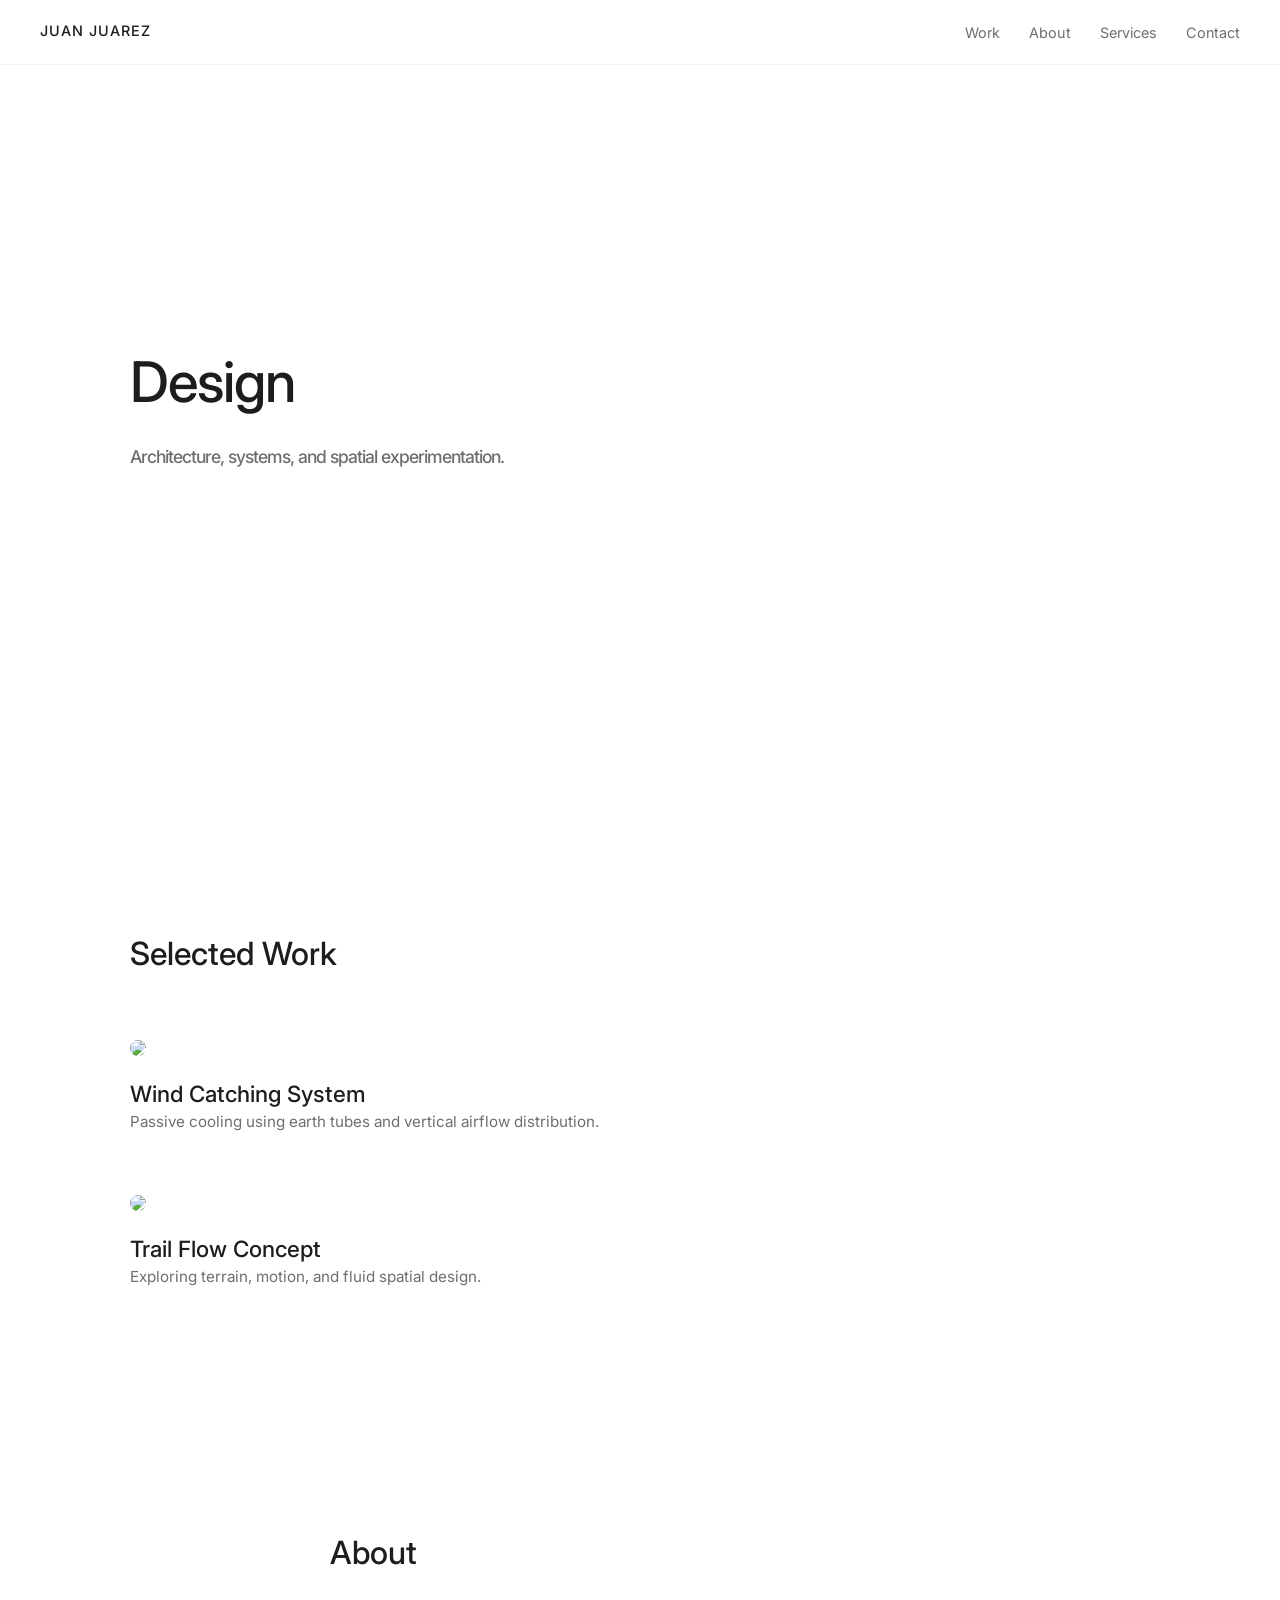
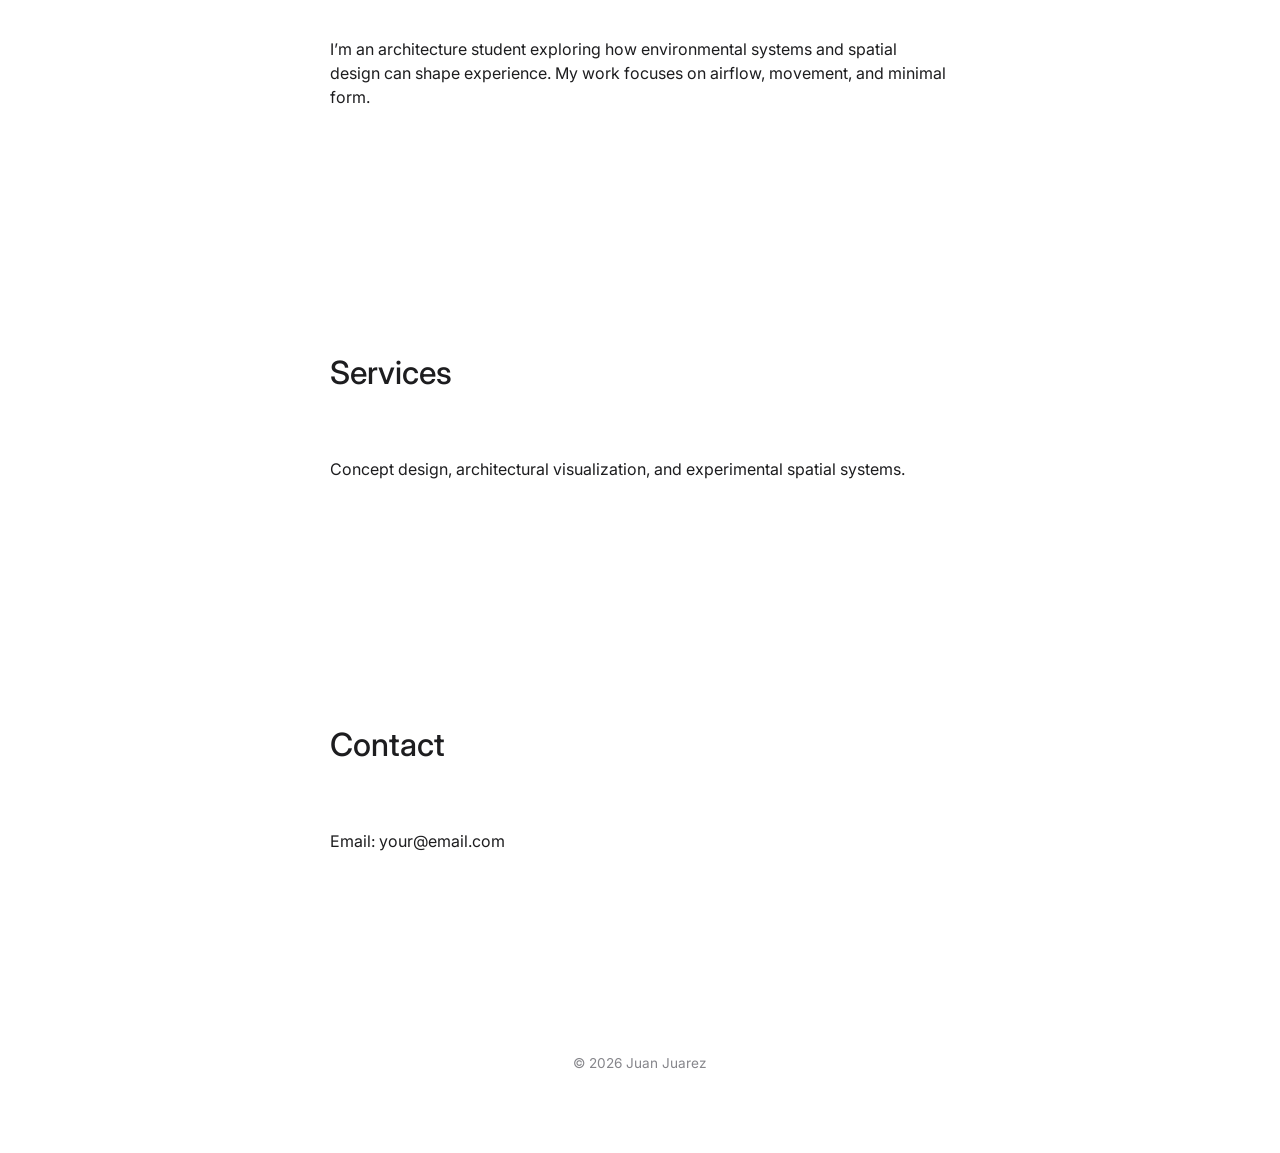
==== Index.html @ 89ab4036 "Add files via upload" ====
<!DOCTYPE html>
<html lang="en">
<head>
<meta charset="UTF-8">
<meta name="viewport" content="width=device-width, initial-scale=1.0">
<title>Juan Juarez</title>

<!-- Google Font (Apple-ish clean) -->
<link href="https://fonts.googleapis.com/css2?family=Inter:wght@300;400;500;600&display=swap" rel="stylesheet">

<style>
  * {
    margin: 0;
    padding: 0;
    box-sizing: border-box;
  }

  body {
    font-family: 'Inter', sans-serif;
    background: #fff;
    color: #1d1d1f;
    line-height: 1.5;
    -webkit-font-smoothing: antialiased;
  }

  header {
    position: fixed;
    width: 100%;
    padding: 20px 40px;
    display: flex;
    justify-content: space-between;
    background: rgba(255,255,255,0.8);
    backdrop-filter: blur(10px);
    border-bottom: 1px solid rgba(0,0,0,0.05);
    z-index: 1000;
  }

  header h1 {
    font-size: 0.9rem;
    font-weight: 500;
    letter-spacing: 1px;
  }

  nav a {
    margin-left: 25px;
    text-decoration: none;
    color: #6e6e73;
    font-size: 0.9rem;
    transition: 0.3s;
  }

  nav a:hover {
    color: #000;
  }

  section {
    padding: 120px 40px;
    max-width: 1100px;
    margin: auto;
  }

  .hero {
    height: 90vh;
    display: flex;
    align-items: center;
  }

  .hero h2 {
    font-size: 3.5rem;
    font-weight: 500;
    letter-spacing: -1px;
    max-width: 700px;
  }

  .hero p {
    margin-top: 20px;
    color: #6e6e73;
    font-size: 1.1rem;
  }

  .projects {
    display: grid;
    gap: 60px;
  }

  .project {
    cursor: pointer;
  }

  .project img {
    width: 100%;
    border-radius: 12px;
    transition: transform 0.6s ease;
  }

  .project:hover img {
    transform: scale(1.03);
  }

  .project h3 {
    margin-top: 15px;
    font-size: 1.4rem;
    font-weight: 500;
  }

  .project p {
    color: #6e6e73;
    font-size: 0.95rem;
  }

  .section-title {
    font-size: 2rem;
    margin-bottom: 60px;
    font-weight: 500;
  }

  .about, .services, .contact {
    max-width: 700px;
  }

  footer {
    text-align: center;
    padding: 80px 20px;
    color: #86868b;
    font-size: 0.85rem;
  }

  /* Scroll animation */
  .fade {
    opacity: 0;
    transform: translateY(40px);
    transition: all 1s ease;
  }

  .fade.visible {
    opacity: 1;
    transform: translateY(0);
  }

</style>
</head>

<body>

<header>
  <h1>JUAN JUAREZ</h1>
  <nav>
    <a href="#work">Work</a>
    <a href="#about">About</a>
    <a href="#services">Services</a>
    <a href="#contact">Contact</a>
  </nav>
</header>

<section class="hero fade">
  <div>
    <h2>Design
    <p>Architecture, systems, and spatial experimentation.</p>
  </div>
</section>

<section id="work" class="fade">
  <h2 class="section-title">Selected Work</h2>

  <div class="projects">

    <div class="project">
      <img src="https://via.placeholder.com/1200x700">
      <h3>Wind Catching System</h3>
      <p>Passive cooling using earth tubes and vertical airflow distribution.</p>
    </div>

    <div class="project">
      <img src="https://via.placeholder.com/1200x700">
      <h3>Trail Flow Concept</h3>
      <p>Exploring terrain, motion, and fluid spatial design.</p>
    </div>

  </div>
</section>

<section id="about" class="fade about">
  <h2 class="section-title">About</h2>
  <p>I’m an architecture student exploring how environmental systems and spatial design can shape experience. My work focuses on airflow, movement, and minimal form.</p>
</section>

<section id="services" class="fade services">
  <h2 class="section-title">Services</h2>
  <p>Concept design, architectural visualization, and experimental spatial systems.</p>
</section>

<section id="contact" class="fade contact">
  <h2 class="section-title">Contact</h2>
  <p>Email: your@email.com</p>
</section>

<footer>
  <p>© 2026 Juan Juarez</p>
</footer>

<script>
  const faders = document.querySelectorAll('.fade');

  const observer = new IntersectionObserver(entries => {
    entries.forEach(entry => {
      if(entry.isIntersecting){
        entry.target.classList.add('visible');
      }
    });
  }, { threshold: 0.15 });

  faders.forEach(el => observer.observe(el));
</script>

</body>
</html>
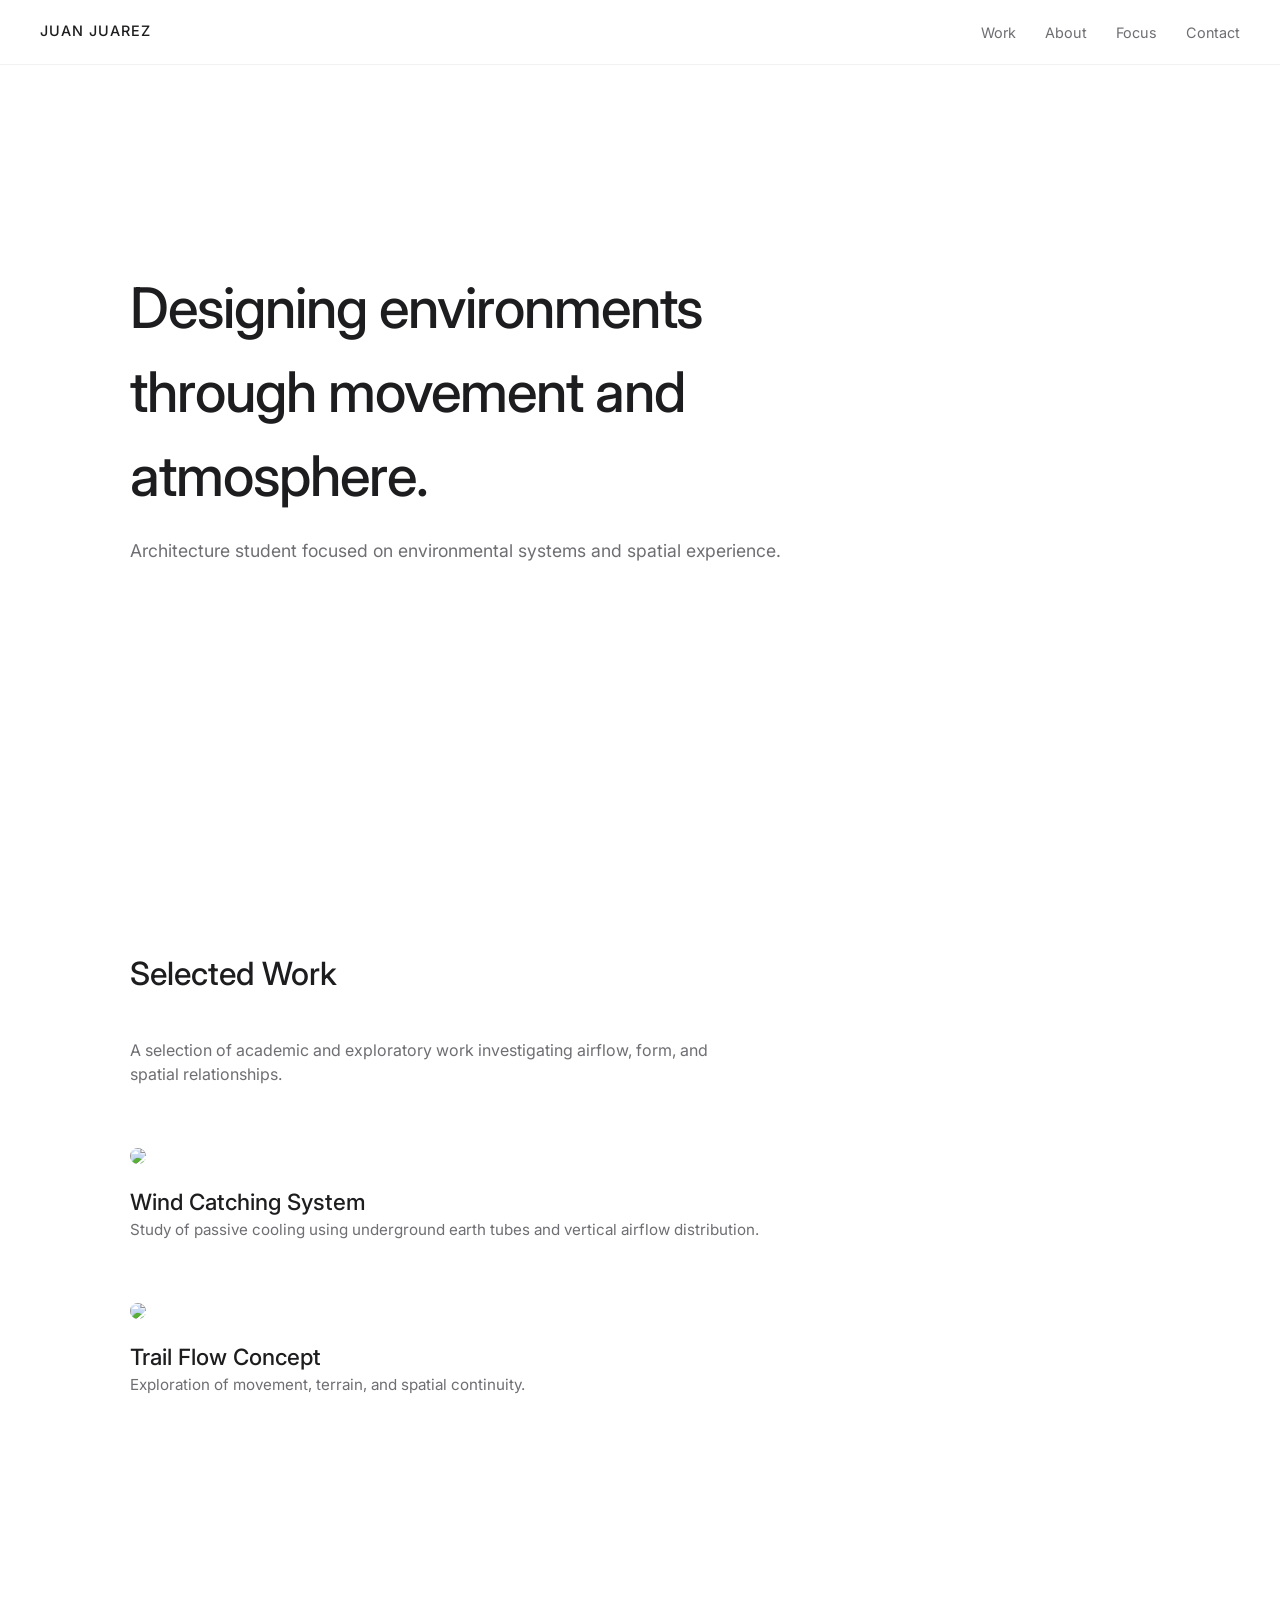
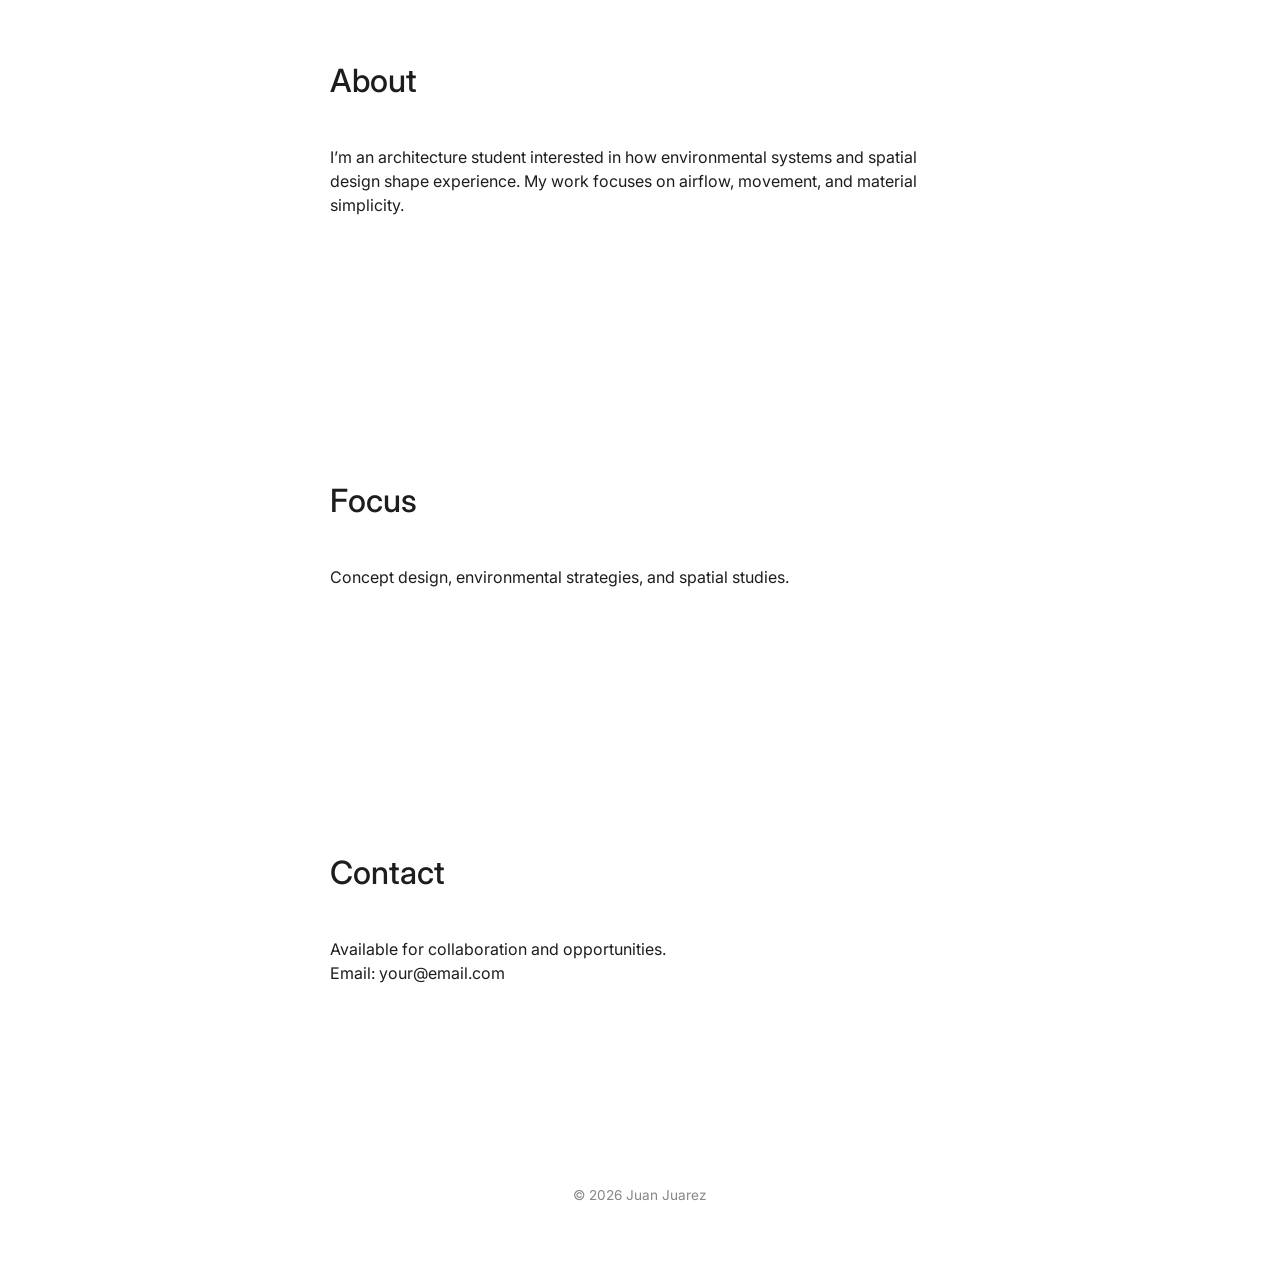
==== commit fb08f645: "Add files via upload" ====
--- a/Index.html
+++ b/Index.html
@@ -5,7 +5,6 @@
 <meta name="viewport" content="width=device-width, initial-scale=1.0">
 <title>Juan Juarez</title>
 
-<!-- Google Font (Apple-ish clean) -->
 <link href="https://fonts.googleapis.com/css2?family=Inter:wght@300;400;500;600&display=swap" rel="stylesheet">
 
 <style>
@@ -13,6 +12,10 @@
     margin: 0;
     padding: 0;
     box-sizing: border-box;
+  }
+
+  html {
+    scroll-behavior: smooth;
   }
 
   body {
@@ -54,7 +57,7 @@
   }
 
   section {
-    padding: 120px 40px;
+    padding: 140px 40px 120px; /* extra top padding for header offset */
     max-width: 1100px;
     margin: auto;
   }
@@ -110,8 +113,14 @@
 
   .section-title {
     font-size: 2rem;
+    margin-bottom: 40px;
+    font-weight: 500;
+  }
+
+  .subtext {
+    color: #6e6e73;
+    max-width: 600px;
     margin-bottom: 60px;
-    font-weight: 500;
   }
 
   .about, .services, .contact {
@@ -147,33 +156,36 @@
   <nav>
     <a href="#work">Work</a>
     <a href="#about">About</a>
-    <a href="#services">Services</a>
+    <a href="#services">Focus</a>
     <a href="#contact">Contact</a>
   </nav>
 </header>
 
 <section class="hero fade">
   <div>
-    <h2>Design
-    <p>Architecture, systems, and spatial experimentation.</p>
+    <h2>Designing environments<br>through movement and atmosphere.</h2>
+    <p>Architecture student focused on environmental systems and spatial experience.</p>
   </div>
 </section>
 
 <section id="work" class="fade">
   <h2 class="section-title">Selected Work</h2>
+  <p class="subtext">
+    A selection of academic and exploratory work investigating airflow, form, and spatial relationships.
+  </p>
 
   <div class="projects">
 
     <div class="project">
       <img src="https://via.placeholder.com/1200x700">
       <h3>Wind Catching System</h3>
-      <p>Passive cooling using earth tubes and vertical airflow distribution.</p>
+      <p>Study of passive cooling using underground earth tubes and vertical airflow distribution.</p>
     </div>
 
     <div class="project">
       <img src="https://via.placeholder.com/1200x700">
       <h3>Trail Flow Concept</h3>
-      <p>Exploring terrain, motion, and fluid spatial design.</p>
+      <p>Exploration of movement, terrain, and spatial continuity.</p>
     </div>
 
   </div>
@@ -181,17 +193,25 @@
 
 <section id="about" class="fade about">
   <h2 class="section-title">About</h2>
-  <p>I’m an architecture student exploring how environmental systems and spatial design can shape experience. My work focuses on airflow, movement, and minimal form.</p>
+  <p>
+    I’m an architecture student interested in how environmental systems and spatial design shape experience. 
+    My work focuses on airflow, movement, and material simplicity.
+  </p>
 </section>
 
 <section id="services" class="fade services">
-  <h2 class="section-title">Services</h2>
-  <p>Concept design, architectural visualization, and experimental spatial systems.</p>
+  <h2 class="section-title">Focus</h2>
+  <p>
+    Concept design, environmental strategies, and spatial studies.
+  </p>
 </section>
 
 <section id="contact" class="fade contact">
   <h2 class="section-title">Contact</h2>
-  <p>Email: your@email.com</p>
+  <p>
+    Available for collaboration and opportunities.<br>
+    Email: your@email.com
+  </p>
 </section>
 
 <footer>
